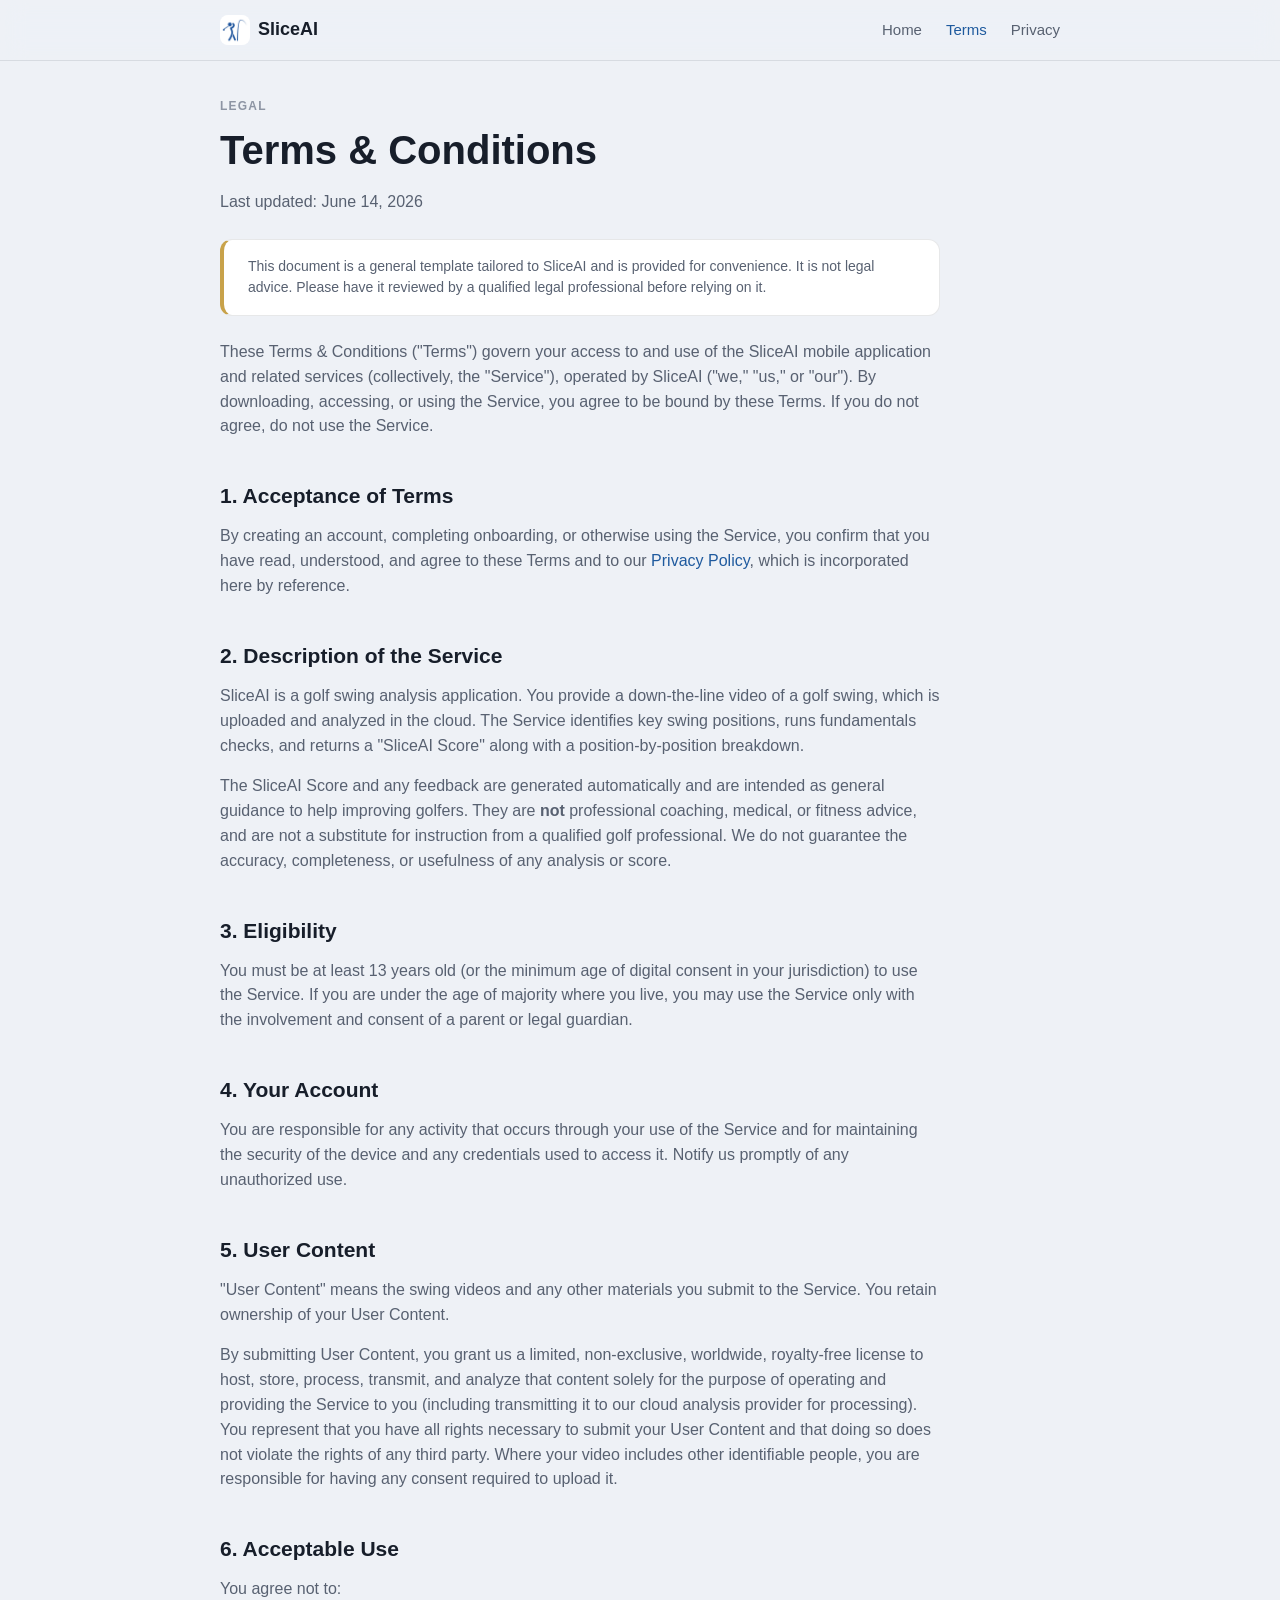
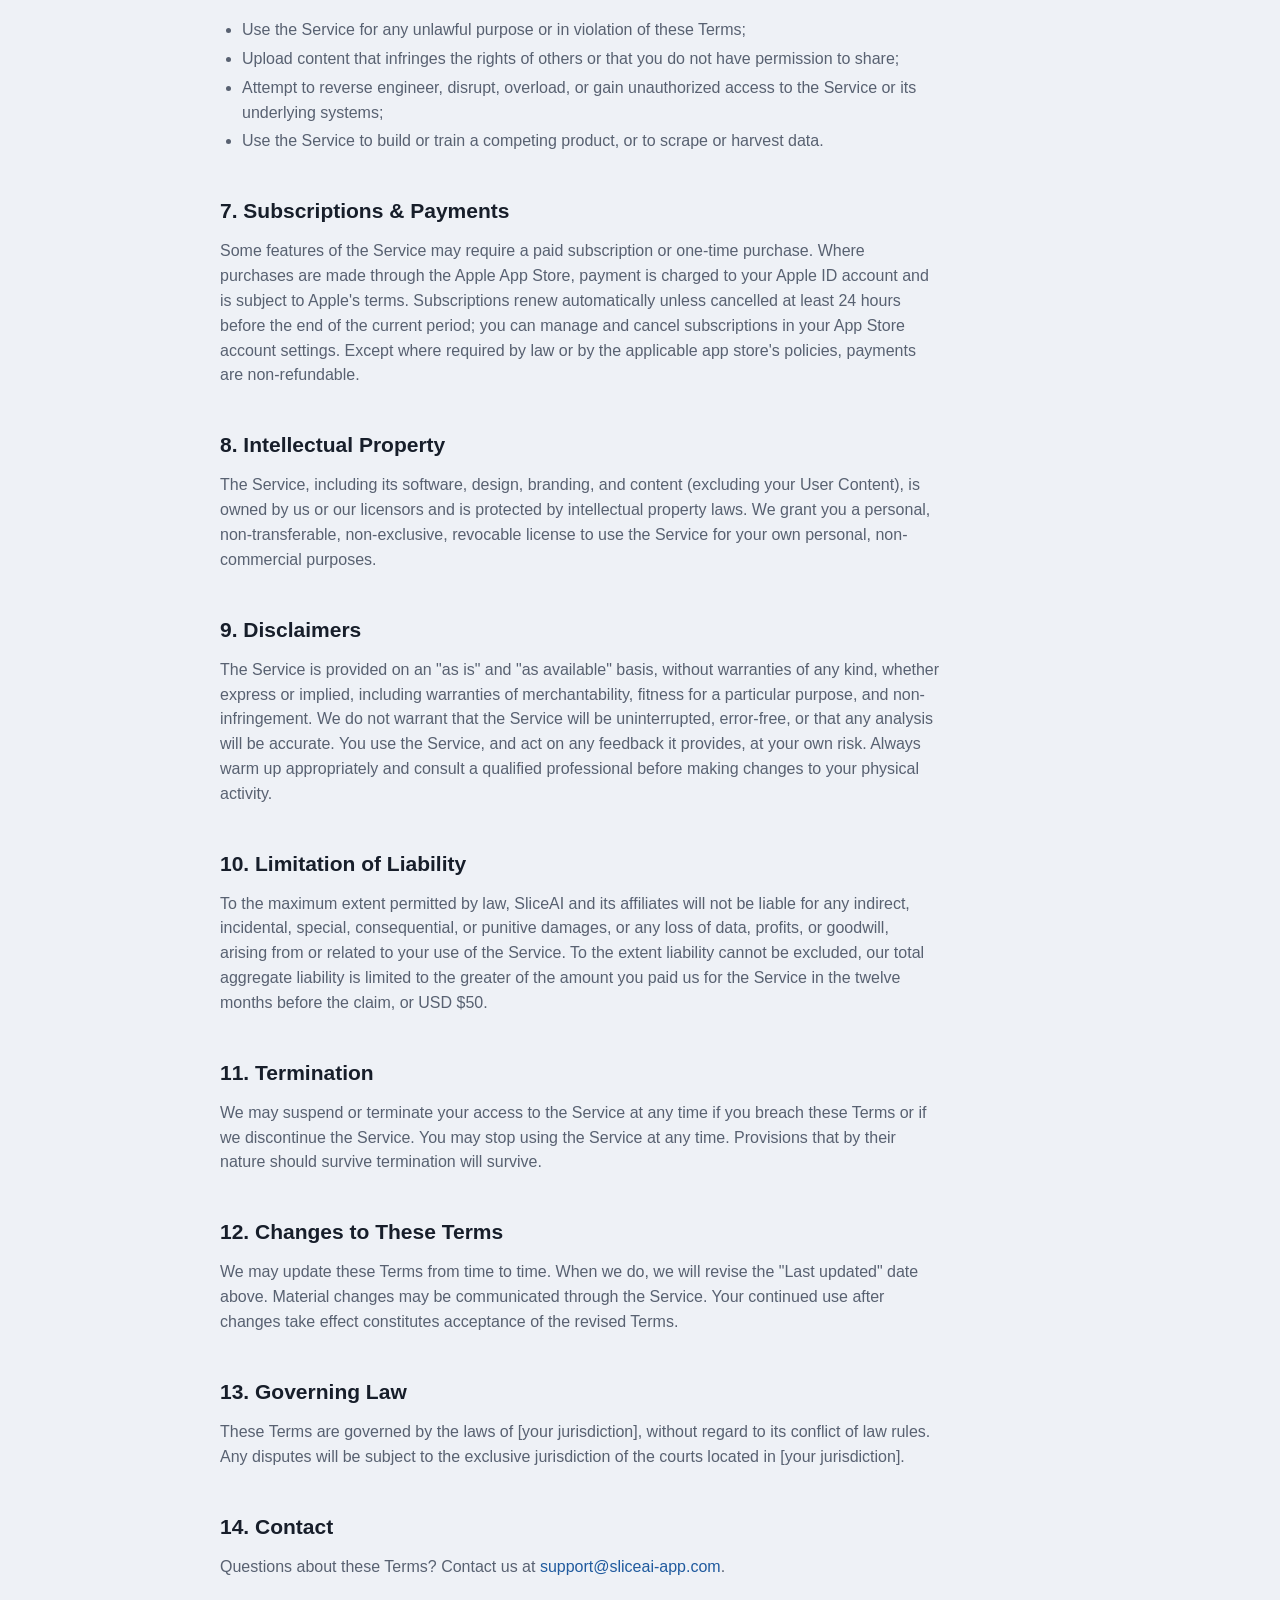
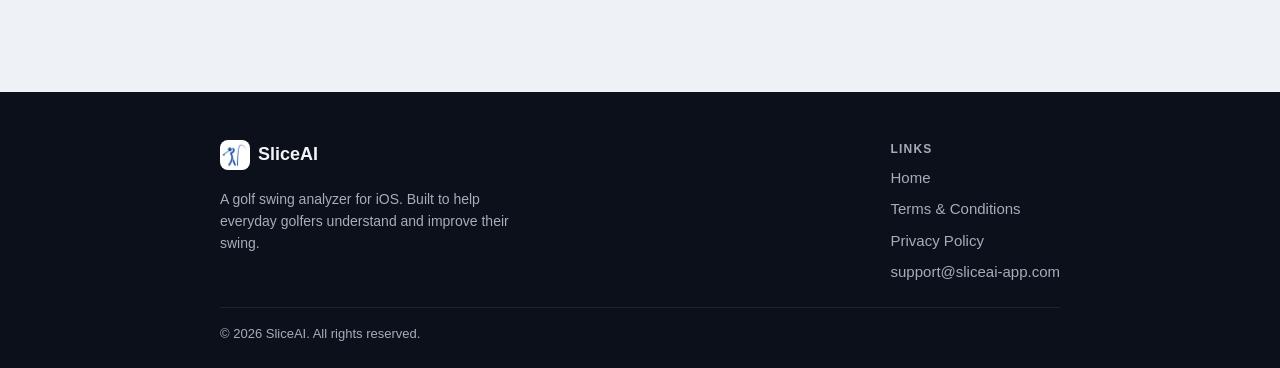
==== terms.html @ 77d705cd "Initial Commit" ====
<!DOCTYPE html>
<html lang="en">
<head>
  <meta charset="UTF-8" />
  <meta name="viewport" content="width=device-width, initial-scale=1.0" />
  <title>Terms &amp; Conditions — SliceAI</title>
  <meta name="description" content="Terms & Conditions for the SliceAI golf swing analyzer app." />
  <link rel="icon" type="image/png" href="icon.png" />
  <link rel="stylesheet" href="styles.css" />
</head>
<body>
  <header class="nav">
    <div class="container nav__inner">
      <a class="brand" href="index.html">
        <img src="icon.png" alt="SliceAI icon" />
        <span>SliceAI</span>
      </a>
      <nav class="nav__links">
        <a href="index.html">Home</a>
        <a href="terms.html" class="active">Terms</a>
        <a href="privacy.html">Privacy</a>
      </nav>
    </div>
  </header>

  <main class="legal">
    <div class="container">
      <div class="legal__head">
        <span class="overline">Legal</span>
        <h1>Terms &amp; Conditions</h1>
        <p class="legal__updated">Last updated: June 14, 2026</p>
      </div>

      <div class="content">
        <div class="disclaimer">
          This document is a general template tailored to SliceAI and is provided for convenience. It is not legal advice. Please have it reviewed by a qualified legal professional before relying on it.
        </div>

        <p>These Terms &amp; Conditions ("Terms") govern your access to and use of the SliceAI mobile application and related services (collectively, the "Service"), operated by SliceAI ("we," "us," or "our"). By downloading, accessing, or using the Service, you agree to be bound by these Terms. If you do not agree, do not use the Service.</p>

        <h2>1. Acceptance of Terms</h2>
        <p>By creating an account, completing onboarding, or otherwise using the Service, you confirm that you have read, understood, and agree to these Terms and to our <a href="privacy.html">Privacy Policy</a>, which is incorporated here by reference.</p>

        <h2>2. Description of the Service</h2>
        <p>SliceAI is a golf swing analysis application. You provide a down-the-line video of a golf swing, which is uploaded and analyzed in the cloud. The Service identifies key swing positions, runs fundamentals checks, and returns a "SliceAI Score" along with a position-by-position breakdown.</p>
        <p>The SliceAI Score and any feedback are generated automatically and are intended as general guidance to help improving golfers. They are <strong>not</strong> professional coaching, medical, or fitness advice, and are not a substitute for instruction from a qualified golf professional. We do not guarantee the accuracy, completeness, or usefulness of any analysis or score.</p>

        <h2>3. Eligibility</h2>
        <p>You must be at least 13 years old (or the minimum age of digital consent in your jurisdiction) to use the Service. If you are under the age of majority where you live, you may use the Service only with the involvement and consent of a parent or legal guardian.</p>

        <h2>4. Your Account</h2>
        <p>You are responsible for any activity that occurs through your use of the Service and for maintaining the security of the device and any credentials used to access it. Notify us promptly of any unauthorized use.</p>

        <h2>5. User Content</h2>
        <p>"User Content" means the swing videos and any other materials you submit to the Service. You retain ownership of your User Content.</p>
        <p>By submitting User Content, you grant us a limited, non-exclusive, worldwide, royalty-free license to host, store, process, transmit, and analyze that content solely for the purpose of operating and providing the Service to you (including transmitting it to our cloud analysis provider for processing). You represent that you have all rights necessary to submit your User Content and that doing so does not violate the rights of any third party. Where your video includes other identifiable people, you are responsible for having any consent required to upload it.</p>

        <h2>6. Acceptable Use</h2>
        <p>You agree not to:</p>
        <ul>
          <li>Use the Service for any unlawful purpose or in violation of these Terms;</li>
          <li>Upload content that infringes the rights of others or that you do not have permission to share;</li>
          <li>Attempt to reverse engineer, disrupt, overload, or gain unauthorized access to the Service or its underlying systems;</li>
          <li>Use the Service to build or train a competing product, or to scrape or harvest data.</li>
        </ul>

        <h2>7. Subscriptions &amp; Payments</h2>
        <p>Some features of the Service may require a paid subscription or one-time purchase. Where purchases are made through the Apple App Store, payment is charged to your Apple ID account and is subject to Apple's terms. Subscriptions renew automatically unless cancelled at least 24 hours before the end of the current period; you can manage and cancel subscriptions in your App Store account settings. Except where required by law or by the applicable app store's policies, payments are non-refundable.</p>

        <h2>8. Intellectual Property</h2>
        <p>The Service, including its software, design, branding, and content (excluding your User Content), is owned by us or our licensors and is protected by intellectual property laws. We grant you a personal, non-transferable, non-exclusive, revocable license to use the Service for your own personal, non-commercial purposes.</p>

        <h2>9. Disclaimers</h2>
        <p>The Service is provided on an "as is" and "as available" basis, without warranties of any kind, whether express or implied, including warranties of merchantability, fitness for a particular purpose, and non-infringement. We do not warrant that the Service will be uninterrupted, error-free, or that any analysis will be accurate. You use the Service, and act on any feedback it provides, at your own risk. Always warm up appropriately and consult a qualified professional before making changes to your physical activity.</p>

        <h2>10. Limitation of Liability</h2>
        <p>To the maximum extent permitted by law, SliceAI and its affiliates will not be liable for any indirect, incidental, special, consequential, or punitive damages, or any loss of data, profits, or goodwill, arising from or related to your use of the Service. To the extent liability cannot be excluded, our total aggregate liability is limited to the greater of the amount you paid us for the Service in the twelve months before the claim, or USD $50.</p>

        <h2>11. Termination</h2>
        <p>We may suspend or terminate your access to the Service at any time if you breach these Terms or if we discontinue the Service. You may stop using the Service at any time. Provisions that by their nature should survive termination will survive.</p>

        <h2>12. Changes to These Terms</h2>
        <p>We may update these Terms from time to time. When we do, we will revise the "Last updated" date above. Material changes may be communicated through the Service. Your continued use after changes take effect constitutes acceptance of the revised Terms.</p>

        <h2>13. Governing Law</h2>
        <p>These Terms are governed by the laws of [your jurisdiction], without regard to its conflict of law rules. Any disputes will be subject to the exclusive jurisdiction of the courts located in [your jurisdiction].</p>

        <h2>14. Contact</h2>
        <p>Questions about these Terms? Contact us at <a href="mailto:support@sliceai-app.com">support@sliceai-app.com</a>.</p>
      </div>
    </div>
  </main>

  <footer class="footer">
    <div class="container">
      <div class="footer__inner">
        <div>
          <a class="brand" href="index.html">
            <img src="icon.png" alt="SliceAI icon" style="width:30px;height:30px;border-radius:8px;" />
            <span>SliceAI</span>
          </a>
          <p style="margin-top:12px;max-width:320px;font-size:14px;">A golf swing analyzer for iOS. Built to help everyday golfers understand and improve their swing.</p>
        </div>
        <div class="footer__links">
          <span class="overline" style="color:var(--player-ink-secondary);">Links</span>
          <a href="index.html">Home</a>
          <a href="terms.html">Terms &amp; Conditions</a>
          <a href="privacy.html">Privacy Policy</a>
          <a href="mailto:support@sliceai-app.com">support@sliceai-app.com</a>
        </div>
      </div>
      <div class="footer__legal">
        © 2026 SliceAI. All rights reserved.
      </div>
    </div>
  </footer>
</body>
</html>
---- styles.css ----
/* SliceAI website — design tokens translated from the iOS app's Theme/ folder
   (Colors.swift, Typography.swift, Spacing.swift). Single shared stylesheet. */

:root {
  /* Light app shell */
  --bg: #EEF1F6;
  --surface: #FFFFFF;
  --surface-muted: #E2E6ED;
  --separator: rgba(23, 30, 42, 0.10);

  /* Ink */
  --ink: #171E2A;
  --ink-secondary: #586171;
  --ink-tertiary: #8D95A4;

  /* Accent — deep ocean blue */
  --accent: #1F5A9E;
  --accent-deep: #113C77;
  --accent-soft: #DEE6F6;
  --on-accent: #FFFFFF;

  --gold: #C8A24A;

  /* Dark band (mirrors player backdrop) */
  --player-bg: #0B101A;
  --player-ink: #F2F4F7;
  --player-ink-secondary: #A5ADBC;

  /* Status */
  --status-green: #2FA968;
  --status-amber: #E89F2F;
  --status-red: #E24C46;

  /* Spacing (Space enum) */
  --space-xs: 4px;
  --space-sm: 8px;
  --space-md: 12px;
  --space-lg: 16px;
  --space-xl: 24px;
  --space-xxl: 32px;
  --space-huge: 48px;
  --margin: 20px;

  /* Radius */
  --radius-sm: 8px;
  --radius-md: 12px;
  --radius-lg: 16px;
  --radius-card: 20px;
  --radius-xl: 28px;

  --font: -apple-system, BlinkMacSystemFont, "Segoe UI", Roboto, Helvetica, Arial, sans-serif;
  --container: 880px;
  --shadow-card: 0 1px 2px rgba(23, 30, 42, 0.04), 0 8px 24px rgba(23, 30, 42, 0.06);
}

/* ---------- Base / reset ---------- */
*, *::before, *::after { box-sizing: border-box; }

html { -webkit-text-size-adjust: 100%; scroll-behavior: smooth; }

body {
  margin: 0;
  font-family: var(--font);
  background: var(--bg);
  color: var(--ink);
  line-height: 1.55;
  -webkit-font-smoothing: antialiased;
}

a { color: var(--accent); text-decoration: none; }
a:hover { color: var(--accent-deep); text-decoration: underline; }

img { max-width: 100%; display: block; }

h1, h2, h3 { color: var(--ink); font-weight: 700; line-height: 1.2; }

.container {
  width: 100%;
  max-width: var(--container);
  margin: 0 auto;
  padding: 0 var(--margin);
}

.overline {
  font-size: 12px;
  font-weight: 600;
  letter-spacing: 1.2px;
  text-transform: uppercase;
  color: var(--ink-tertiary);
}

/* ---------- Nav ---------- */
.nav {
  position: sticky;
  top: 0;
  z-index: 10;
  background: rgba(238, 241, 246, 0.85);
  backdrop-filter: saturate(180%) blur(12px);
  -webkit-backdrop-filter: saturate(180%) blur(12px);
  border-bottom: 1px solid var(--separator);
}
.nav__inner {
  display: flex;
  align-items: center;
  justify-content: space-between;
  height: 60px;
}
.brand {
  display: inline-flex;
  align-items: center;
  gap: var(--space-sm);
  font-weight: 700;
  font-size: 18px;
  color: var(--ink);
}
.brand:hover { text-decoration: none; color: var(--ink); }
.brand img {
  width: 30px;
  height: 30px;
  border-radius: var(--radius-sm);
}
.nav__links {
  display: flex;
  align-items: center;
  gap: var(--space-xl);
  font-size: 15px;
  font-weight: 500;
}
.nav__links a { color: var(--ink-secondary); }
.nav__links a:hover { color: var(--accent); text-decoration: none; }
.nav__links a.active { color: var(--accent); }

/* ---------- Buttons ---------- */
.btn {
  display: inline-block;
  background: var(--accent);
  color: var(--on-accent);
  font-weight: 600;
  font-size: 16px;
  padding: 13px 26px;
  border-radius: var(--radius-xl);
  border: none;
  cursor: pointer;
  transition: background 0.18s ease, transform 0.18s ease;
}
.btn:hover { background: var(--accent-deep); color: var(--on-accent); text-decoration: none; transform: translateY(-1px); }

/* ---------- Hero ---------- */
.hero {
  padding: var(--space-huge) 0 var(--space-xxl);
  text-align: center;
}
.hero img.hero__icon {
  width: 96px;
  height: 96px;
  border-radius: 22px;
  margin: 0 auto var(--space-xl);
  box-shadow: var(--shadow-card);
}
.hero h1 {
  font-size: clamp(34px, 6vw, 52px);
  letter-spacing: -0.02em;
  margin: 0 0 var(--space-lg);
}
.hero p.lede {
  font-size: clamp(17px, 2.4vw, 20px);
  color: var(--ink-secondary);
  max-width: 560px;
  margin: 0 auto var(--space-xl);
}

/* ---------- Sections ---------- */
section { padding: var(--space-xxl) 0; }
.section-head { text-align: center; margin-bottom: var(--space-xl); }
.section-head h2 { font-size: clamp(24px, 4vw, 32px); margin: var(--space-sm) 0 0; }

/* ---------- Cards / steps ---------- */
.cards {
  display: grid;
  grid-template-columns: repeat(3, 1fr);
  gap: var(--space-lg);
}
.card {
  background: var(--surface);
  border: 1px solid var(--separator);
  border-radius: var(--radius-card);
  padding: var(--space-xl);
  box-shadow: var(--shadow-card);
}
.card .step-num {
  display: inline-flex;
  align-items: center;
  justify-content: center;
  width: 34px;
  height: 34px;
  border-radius: 50%;
  background: var(--accent-soft);
  color: var(--accent-deep);
  font-weight: 700;
  margin-bottom: var(--space-md);
}
.card h3 { font-size: 18px; margin: 0 0 var(--space-sm); }
.card p { margin: 0; color: var(--ink-secondary); font-size: 15px; }

/* Score callout */
.score-note {
  background: var(--accent-soft);
  border-radius: var(--radius-card);
  padding: var(--space-xl);
  text-align: center;
  color: var(--accent-deep);
}
.score-note strong { color: var(--accent-deep); }

/* ---------- Legal pages ---------- */
.legal { padding: var(--space-xxl) 0 var(--space-huge); }
.legal__head { margin-bottom: var(--space-xl); }
.legal__head h1 { font-size: clamp(28px, 5vw, 40px); margin: var(--space-sm) 0; }
.legal__updated { color: var(--ink-tertiary); font-size: 14px; }
.legal .content { max-width: 720px; }
.legal h2 {
  font-size: 21px;
  margin: var(--space-xxl) 0 var(--space-sm);
  padding-top: var(--space-md);
}
.legal h3 { font-size: 17px; margin: var(--space-lg) 0 var(--space-xs); }
.legal p, .legal li { color: var(--ink-secondary); font-size: 16px; }
.legal ul { padding-left: 22px; }
.legal li { margin-bottom: var(--space-xs); }

.disclaimer {
  background: var(--surface);
  border: 1px solid var(--separator);
  border-left: 4px solid var(--gold);
  border-radius: var(--radius-md);
  padding: var(--space-lg) var(--space-xl);
  margin: var(--space-xl) 0;
  font-size: 14px;
  color: var(--ink-secondary);
}

/* ---------- Footer ---------- */
.footer {
  background: var(--player-bg);
  color: var(--player-ink-secondary);
  padding: var(--space-huge) 0 var(--space-xl);
  margin-top: var(--space-huge);
}
.footer__inner {
  display: flex;
  flex-wrap: wrap;
  justify-content: space-between;
  gap: var(--space-xl);
}
.footer .brand { color: var(--player-ink); }
.footer .brand:hover { color: var(--player-ink); }
.footer__links { display: flex; flex-direction: column; gap: var(--space-sm); }
.footer__links a { color: var(--player-ink-secondary); font-size: 15px; }
.footer__links a:hover { color: var(--player-ink); text-decoration: none; }
.footer__legal {
  margin-top: var(--space-xl);
  padding-top: var(--space-lg);
  border-top: 1px solid rgba(255, 255, 255, 0.08);
  font-size: 13px;
  color: var(--player-ink-secondary);
}

/* ---------- Responsive ---------- */
@media (max-width: 720px) {
  .cards { grid-template-columns: 1fr; }
  .nav__links { gap: var(--space-lg); font-size: 14px; }
  .hero { padding: var(--space-xxl) 0; }
}
@media (max-width: 420px) {
  .brand span { display: none; }
}
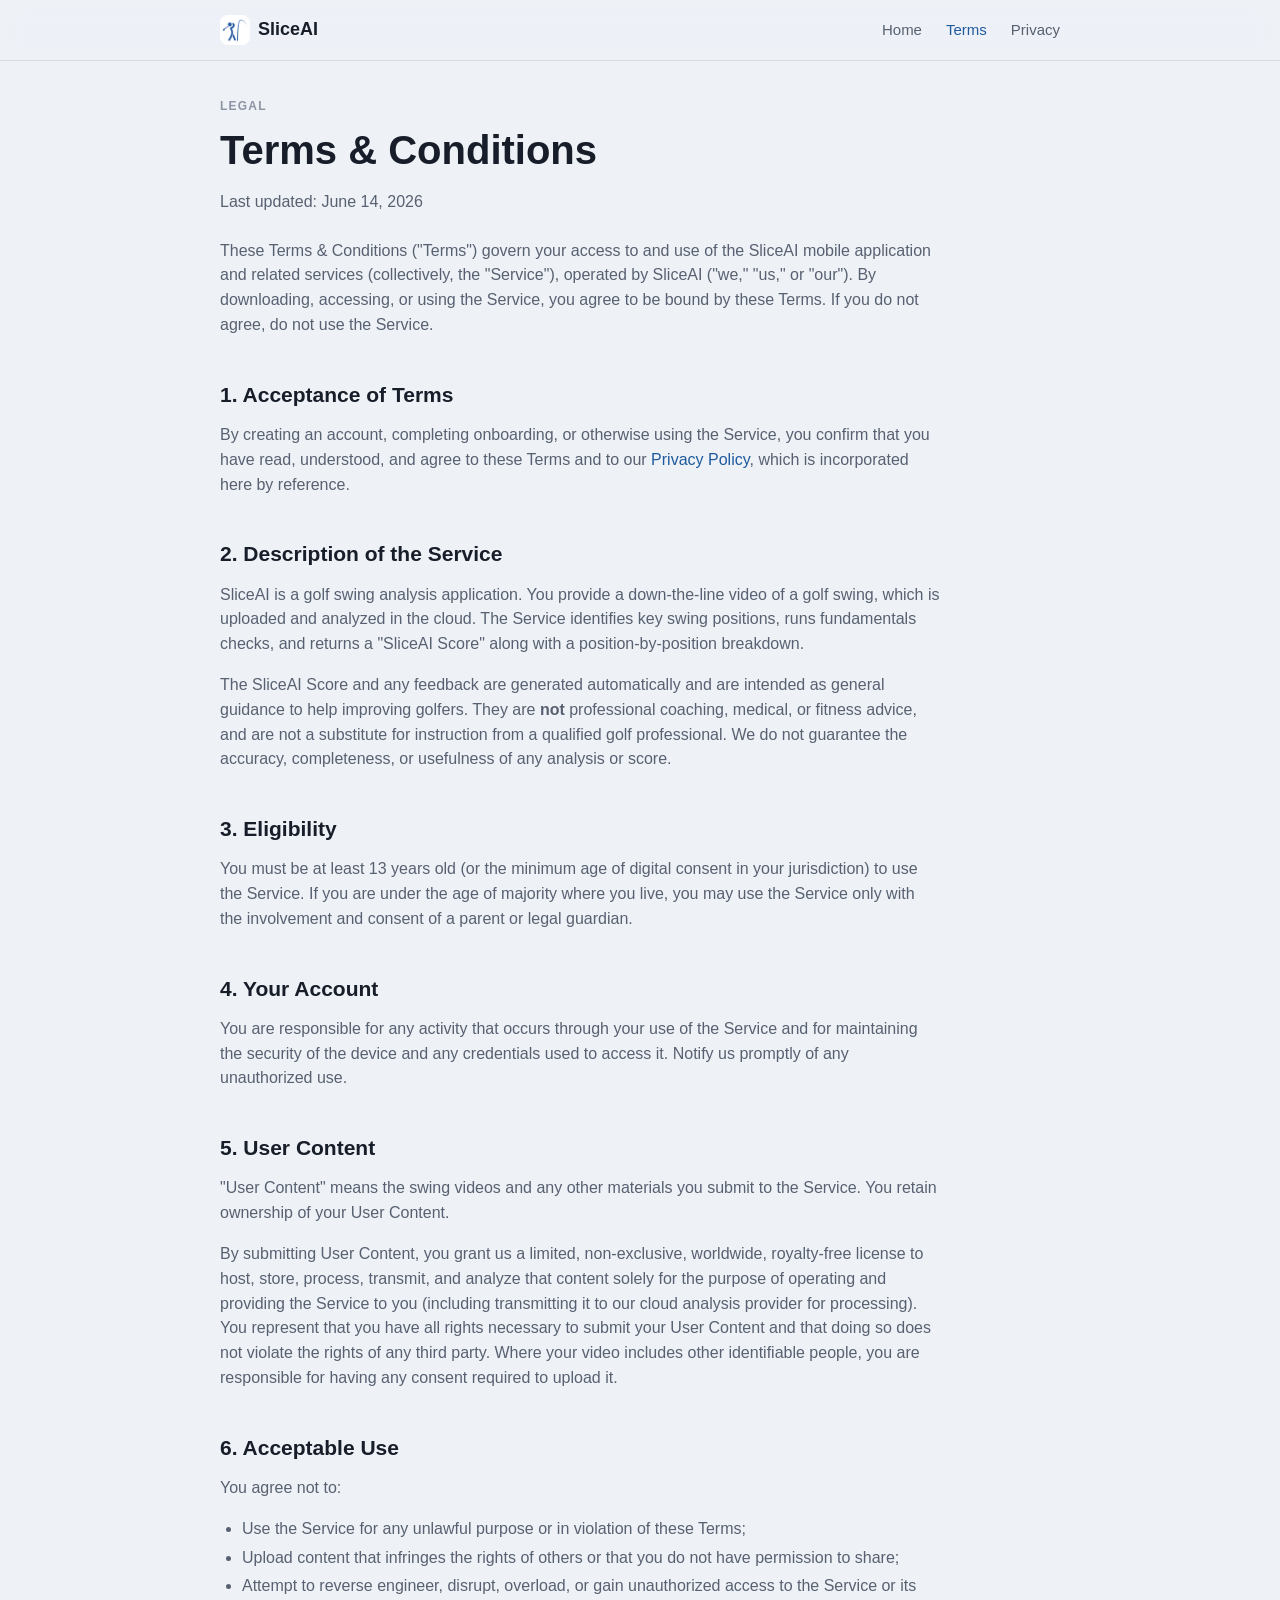
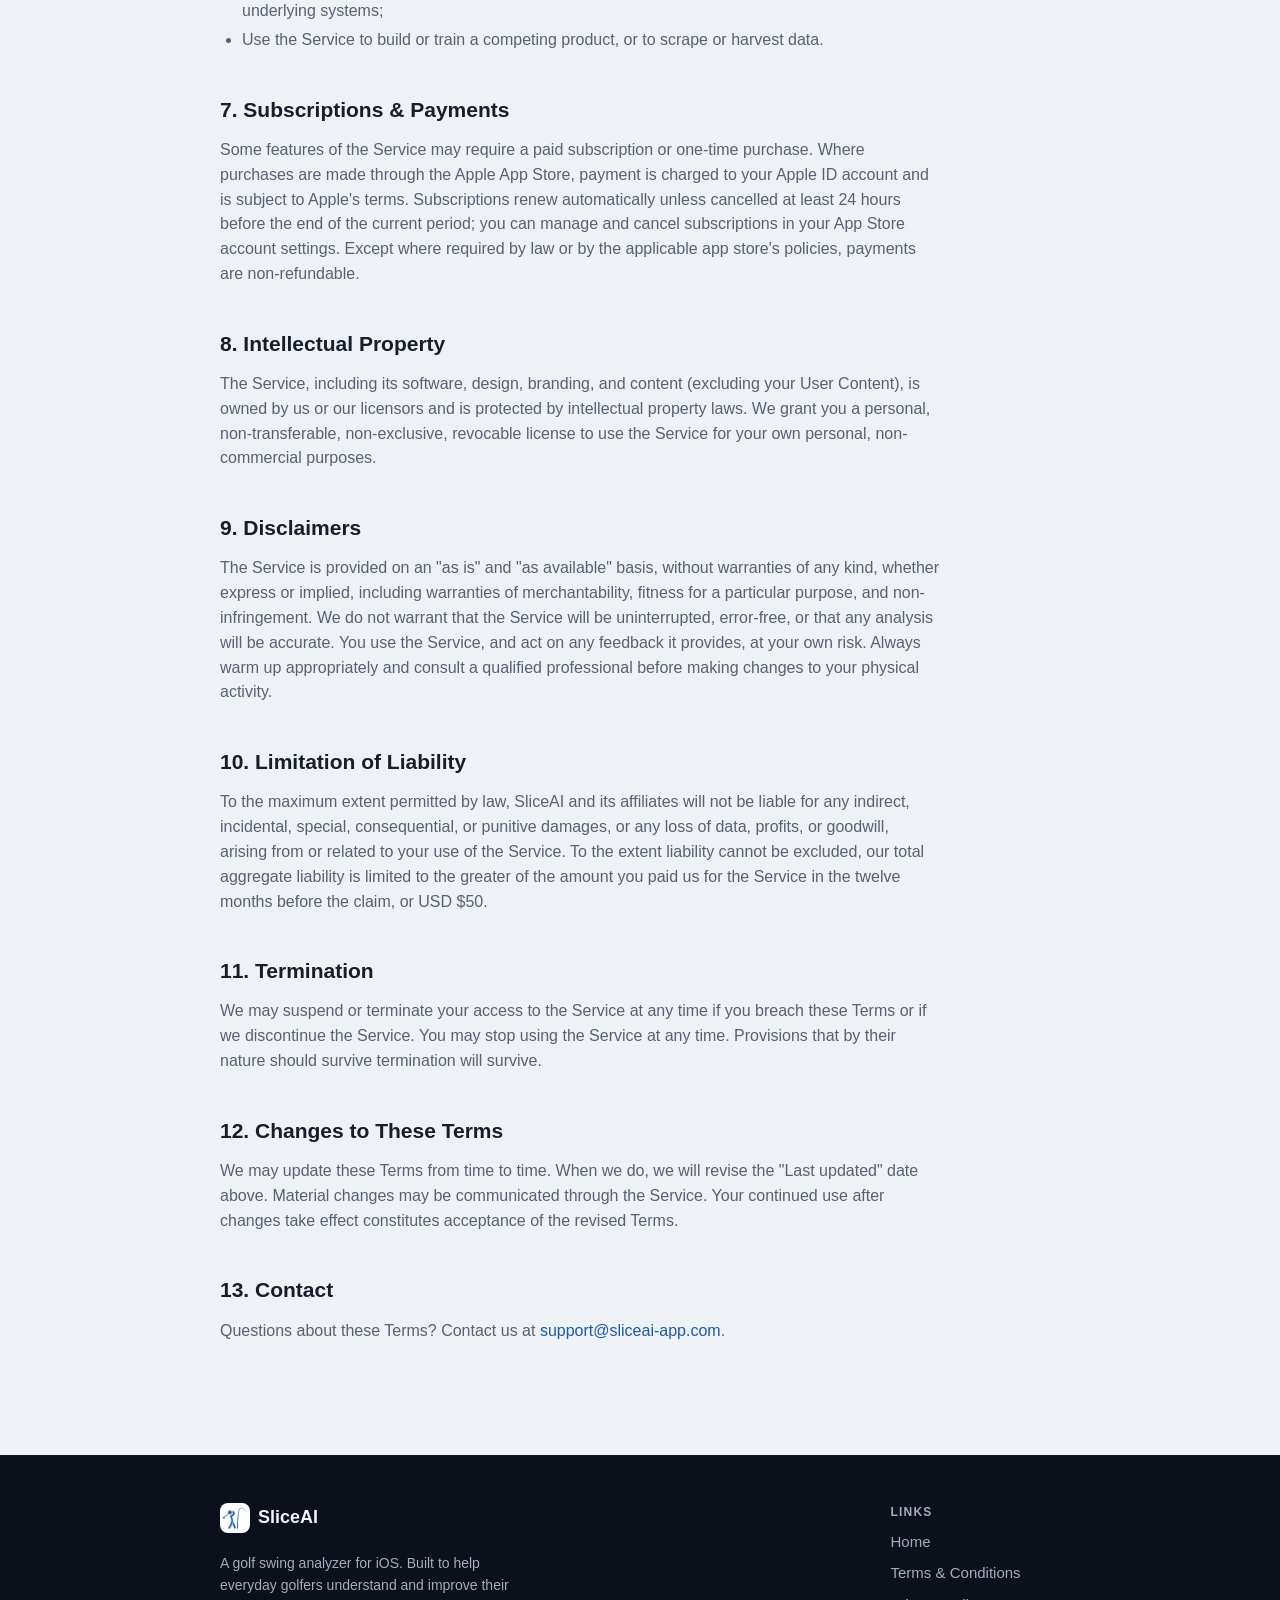
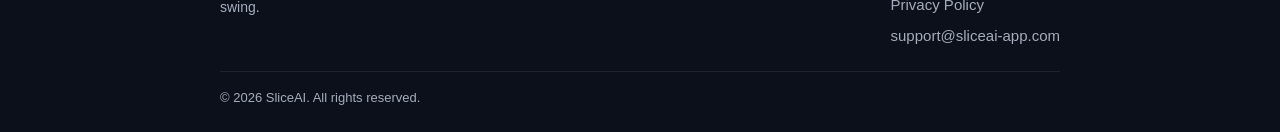
==== commit 45099710: "terms update" ====
--- a/terms.html
+++ b/terms.html
@@ -32,9 +32,6 @@
       </div>
 
       <div class="content">
-        <div class="disclaimer">
-          This document is a general template tailored to SliceAI and is provided for convenience. It is not legal advice. Please have it reviewed by a qualified legal professional before relying on it.
-        </div>
 
         <p>These Terms &amp; Conditions ("Terms") govern your access to and use of the SliceAI mobile application and related services (collectively, the "Service"), operated by SliceAI ("we," "us," or "our"). By downloading, accessing, or using the Service, you agree to be bound by these Terms. If you do not agree, do not use the Service.</p>
 
@@ -82,10 +79,7 @@
         <h2>12. Changes to These Terms</h2>
         <p>We may update these Terms from time to time. When we do, we will revise the "Last updated" date above. Material changes may be communicated through the Service. Your continued use after changes take effect constitutes acceptance of the revised Terms.</p>
 
-        <h2>13. Governing Law</h2>
-        <p>These Terms are governed by the laws of [your jurisdiction], without regard to its conflict of law rules. Any disputes will be subject to the exclusive jurisdiction of the courts located in [your jurisdiction].</p>
-
-        <h2>14. Contact</h2>
+        <h2>13. Contact</h2>
         <p>Questions about these Terms? Contact us at <a href="mailto:support@sliceai-app.com">support@sliceai-app.com</a>.</p>
       </div>
     </div>
